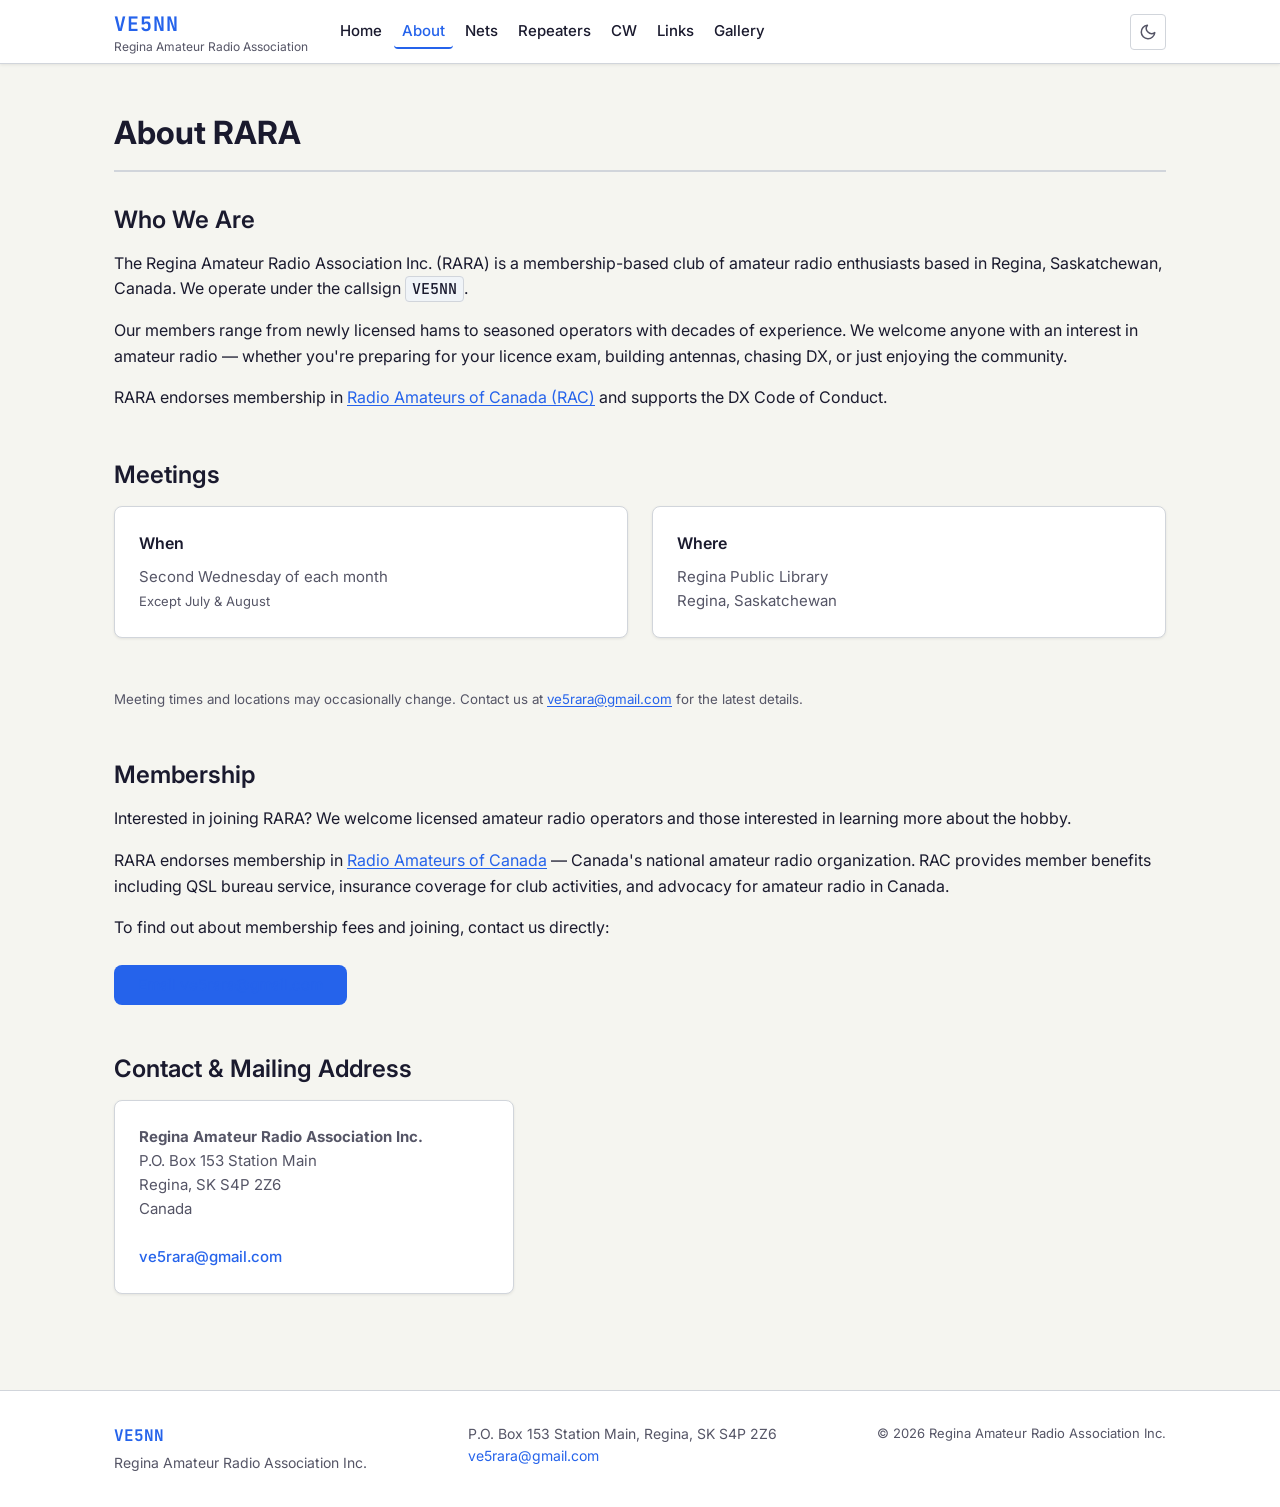
==== about.html @ cd39bb87 "Build VE5NN website — full static site for Regina Amateur Radio Association - 7 pages: Home, About, " ====
<!DOCTYPE html>
<html lang="en" data-theme="light">
<head>
  <meta charset="UTF-8">
  <meta name="viewport" content="width=device-width, initial-scale=1.0">
  <meta name="description" content="About the Regina Amateur Radio Association (VE5NN) — club history, membership information, meetings, and contact details.">
  <title>About — VE5NN Regina Amateur Radio Association</title>
  <link rel="preconnect" href="https://fonts.googleapis.com">
  <link href="https://fonts.googleapis.com/css2?family=Inter:wght@400;500;600;700&family=JetBrains+Mono:wght@500&display=swap" rel="stylesheet">
  <link rel="stylesheet" href="css/reset.css">
  <link rel="stylesheet" href="css/variables.css">
  <link rel="stylesheet" href="css/layout.css">
  <link rel="stylesheet" href="css/components.css">
  <link rel="stylesheet" href="css/utilities.css">
</head>
<body>

  <a href="#main-content" class="skip-link">Skip to main content</a>

  <header role="banner">
    <div class="container">
      <a href="index.html" class="logo">
        VE5NN
        <span class="logo-subtitle">Regina Amateur Radio Association</span>
      </a>
      <nav role="navigation" aria-label="Main">
        <ul>
          <li><a href="index.html">Home</a></li>
          <li><a href="about.html" aria-current="page">About</a></li>
          <li><a href="nets.html">Nets</a></li>
          <li><a href="repeaters.html">Repeaters</a></li>
          <li><a href="cw.html">CW</a></li>
          <li><a href="links.html">Links</a></li>
          <li><a href="gallery.html">Gallery</a></li>
        </ul>
      </nav>
      <div class="header-actions">
        <button class="theme-toggle" aria-label="Switch to dark mode">
          <svg class="icon-moon" xmlns="http://www.w3.org/2000/svg" width="18" height="18" viewBox="0 0 24 24" fill="none" stroke="currentColor" stroke-width="2" stroke-linecap="round" stroke-linejoin="round" aria-hidden="true"><path d="M21 12.79A9 9 0 1 1 11.21 3 7 7 0 0 0 21 12.79z"/></svg>
          <svg class="icon-sun" xmlns="http://www.w3.org/2000/svg" width="18" height="18" viewBox="0 0 24 24" fill="none" stroke="currentColor" stroke-width="2" stroke-linecap="round" stroke-linejoin="round" aria-hidden="true" style="display:none"><circle cx="12" cy="12" r="5"/><line x1="12" y1="1" x2="12" y2="3"/><line x1="12" y1="21" x2="12" y2="23"/><line x1="4.22" y1="4.22" x2="5.64" y2="5.64"/><line x1="18.36" y1="18.36" x2="19.78" y2="19.78"/><line x1="1" y1="12" x2="3" y2="12"/><line x1="21" y1="12" x2="23" y2="12"/><line x1="4.22" y1="19.78" x2="5.64" y2="18.36"/><line x1="18.36" y1="5.64" x2="19.78" y2="4.22"/></svg>
        </button>
        <button class="nav-toggle" aria-label="Open menu" aria-expanded="false">
          <svg xmlns="http://www.w3.org/2000/svg" width="20" height="20" viewBox="0 0 24 24" fill="none" stroke="currentColor" stroke-width="2" stroke-linecap="round" stroke-linejoin="round" aria-hidden="true"><line x1="3" y1="6" x2="21" y2="6"/><line x1="3" y1="12" x2="21" y2="12"/><line x1="3" y1="18" x2="21" y2="18"/></svg>
        </button>
      </div>
    </div>
  </header>

  <div class="nav-overlay" aria-hidden="true"></div>
  <nav class="mobile-nav" role="navigation" aria-label="Mobile menu">
    <div class="mobile-nav-header">
      <span class="logo" style="font-size:1rem;">VE5NN</span>
      <button class="mobile-nav-close" aria-label="Close menu">
        <svg xmlns="http://www.w3.org/2000/svg" width="20" height="20" viewBox="0 0 24 24" fill="none" stroke="currentColor" stroke-width="2" stroke-linecap="round" stroke-linejoin="round" aria-hidden="true"><line x1="18" y1="6" x2="6" y2="18"/><line x1="6" y1="6" x2="18" y2="18"/></svg>
      </button>
    </div>
    <ul>
      <li><a href="index.html">Home</a></li>
      <li><a href="about.html" aria-current="page">About</a></li>
      <li><a href="nets.html">Nets</a></li>
      <li><a href="repeaters.html">Repeaters</a></li>
      <li><a href="cw.html">CW</a></li>
      <li><a href="links.html">Links</a></li>
      <li><a href="gallery.html">Gallery</a></li>
    </ul>
  </nav>

  <main role="main" id="main-content">
    <div class="container">

      <h1 class="page-title">About RARA</h1>

      <section class="section" aria-labelledby="who-we-are">
        <h2 class="section-title" id="who-we-are">Who We Are</h2>
        <div class="prose">
          <p>The Regina Amateur Radio Association Inc. (RARA) is a membership-based club of amateur radio enthusiasts based in Regina, Saskatchewan, Canada. We operate under the callsign <strong class="callsign">VE5NN</strong>.</p>
          <p>Our members range from newly licensed hams to seasoned operators with decades of experience. We welcome anyone with an interest in amateur radio — whether you're preparing for your licence exam, building antennas, chasing DX, or just enjoying the community.</p>
          <p>RARA endorses membership in <a href="https://www.rac.ca/" target="_blank" rel="noopener noreferrer">Radio Amateurs of Canada (RAC)</a> and supports the DX Code of Conduct.</p>
        </div>
      </section>

      <section class="section" aria-labelledby="meetings">
        <h2 class="section-title" id="meetings">Meetings</h2>
        <div class="cards-grid" style="grid-template-columns: repeat(auto-fit, minmax(220px, 1fr));">
          <div class="card">
            <div class="card-title">When</div>
            <div class="card-content">Second Wednesday of each month<br><span class="text-xs text-secondary">Except July &amp; August</span></div>
          </div>
          <div class="card">
            <div class="card-title">Where</div>
            <div class="card-content">Regina Public Library<br>Regina, Saskatchewan</div>
          </div>
        </div>
        <p class="prose mt-md"><small class="text-secondary">Meeting times and locations may occasionally change. Contact us at <a href="mailto:ve5rara@gmail.com" style="color:var(--color-accent)">ve5rara@gmail.com</a> for the latest details.</small></p>
      </section>

      <section class="section" aria-labelledby="membership">
        <h2 class="section-title" id="membership">Membership</h2>
        <div class="prose">
          <p>Interested in joining RARA? We welcome licensed amateur radio operators and those interested in learning more about the hobby.</p>
          <p>RARA endorses membership in <a href="https://www.rac.ca/" target="_blank" rel="noopener noreferrer">Radio Amateurs of Canada</a> — Canada's national amateur radio organization. RAC provides member benefits including QSL bureau service, insurance coverage for club activities, and advocacy for amateur radio in Canada.</p>
          <p>To find out about membership fees and joining, contact us directly:</p>
          <p><a href="mailto:ve5rara@gmail.com" class="quick-link-btn" style="display:inline-flex; margin-top: 0.5rem;">Email ve5rara@gmail.com</a></p>
        </div>
      </section>

      <section class="section" aria-labelledby="contact">
        <h2 class="section-title" id="contact">Contact &amp; Mailing Address</h2>
        <div class="card" style="max-width: 400px;">
          <div class="card-content">
            <strong>Regina Amateur Radio Association Inc.</strong><br>
            P.O. Box 153 Station Main<br>
            Regina, SK S4P 2Z6<br>
            Canada<br><br>
            <a href="mailto:ve5rara@gmail.com" style="color:var(--color-accent); font-weight:500;">ve5rara@gmail.com</a>
          </div>
        </div>
      </section>

    </div>
  </main>

  <footer role="contentinfo">
    <div class="container">
      <div>
        <span class="footer-brand">VE5NN</span>
        <span class="text-sm">Regina Amateur Radio Association Inc.</span>
      </div>
      <div class="text-sm">
        P.O. Box 153 Station Main, Regina, SK S4P 2Z6<br>
        <a href="mailto:ve5rara@gmail.com">ve5rara@gmail.com</a>
      </div>
      <div class="text-xs text-secondary">
        &copy; <span id="year"></span> Regina Amateur Radio Association Inc.
      </div>
    </div>
  </footer>

  <script defer src="js/theme.js"></script>
  <script defer src="js/nav.js"></script>
</body>
</html>
---- css/variables.css ----
/* CSS Custom Properties */

:root {
  /* Light theme (default) */
  --color-bg: #F5F5F0;
  --color-surface: #FFFFFF;
  --color-text-primary: #1A1A2E;
  --color-text-secondary: #555566;
  --color-accent: #2563EB;
  --color-accent-hover: #1D4ED8;
  --color-accent-secondary: #16A34A;
  --color-border: #D1D5DB;
  --color-mono-bg: #F0F4F8;

  /* Spacing */
  --space-xs: 0.25rem;
  --space-sm: 0.5rem;
  --space-md: 1rem;
  --space-lg: 1.5rem;
  --space-xl: 2rem;
  --space-2xl: 3rem;

  /* Typography */
  --font-body: 'Inter', system-ui, -apple-system, sans-serif;
  --font-mono: 'JetBrains Mono', 'Courier New', monospace;

  /* Layout */
  --max-width: 1100px;
  --header-height: 64px;

  /* Borders & radius */
  --radius-sm: 4px;
  --radius-md: 8px;
  --radius-lg: 12px;

  /* Shadows */
  --shadow-sm: 0 1px 3px rgba(0, 0, 0, 0.08);
  --shadow-md: 0 4px 12px rgba(0, 0, 0, 0.1);

  /* Transitions */
  --transition: 200ms ease;
}

[data-theme="dark"] {
  --color-bg: #0F0F1A;
  --color-surface: #1A1A2E;
  --color-text-primary: #E5E5E5;
  --color-text-secondary: #9CA3AF;
  --color-accent: #3B82F6;
  --color-accent-hover: #60A5FA;
  --color-accent-secondary: #22C55E;
  --color-border: #374151;
  --color-mono-bg: #1E293B;
  --shadow-sm: 0 1px 3px rgba(0, 0, 0, 0.3);
  --shadow-md: 0 4px 12px rgba(0, 0, 0, 0.4);
}

@media (prefers-reduced-motion: reduce) {
  *, *::before, *::after {
    animation-duration: 0.01ms !important;
    animation-iteration-count: 1 !important;
    transition-duration: 0.01ms !important;
  }
}
---- css/layout.css ----
/* Layout — Header, Footer, Grid, Responsive */

body {
  font-family: var(--font-body);
  background-color: var(--color-bg);
  color: var(--color-text-primary);
  font-size: 1rem;
  line-height: 1.6;
  transition: background-color var(--transition), color var(--transition);
}

/* Skip to content */
.skip-link {
  position: absolute;
  left: -9999px;
  top: var(--space-sm);
  z-index: 9999;
  padding: var(--space-sm) var(--space-md);
  background: var(--color-accent);
  color: #fff;
  border-radius: var(--radius-sm);
  font-weight: 600;
}
.skip-link:focus {
  left: var(--space-md);
}

/* Container */
.container {
  width: 100%;
  max-width: var(--max-width);
  margin: 0 auto;
  padding: 0 var(--space-lg);
}

/* ── Header ── */
header[role="banner"] {
  position: sticky;
  top: 0;
  z-index: 100;
  height: var(--header-height);
  background-color: var(--color-surface);
  border-bottom: 1px solid var(--color-border);
  box-shadow: var(--shadow-sm);
  transition: background-color var(--transition);
}

header[role="banner"] .container {
  height: 100%;
  display: flex;
  align-items: center;
  gap: var(--space-lg);
}

.logo {
  font-family: var(--font-mono);
  font-weight: 700;
  font-size: 1.25rem;
  color: var(--color-accent);
  letter-spacing: 0.05em;
  white-space: nowrap;
  flex-shrink: 0;
}
.logo:hover { color: var(--color-accent-hover); }

.logo-subtitle {
  font-family: var(--font-body);
  font-size: 0.75rem;
  font-weight: 400;
  color: var(--color-text-secondary);
  display: block;
  line-height: 1.2;
  letter-spacing: 0;
}

nav[role="navigation"] {
  flex: 1;
}

nav[role="navigation"] ul {
  display: flex;
  gap: var(--space-xs);
}

nav[role="navigation"] a {
  display: block;
  padding: var(--space-xs) var(--space-sm);
  font-size: 0.9375rem;
  font-weight: 500;
  color: var(--color-text-primary);
  border-radius: var(--radius-sm);
  border-bottom: 2px solid transparent;
  transition: color var(--transition), border-color var(--transition), background-color var(--transition);
}

nav[role="navigation"] a:hover,
nav[role="navigation"] a:focus-visible {
  color: var(--color-accent);
  background-color: color-mix(in srgb, var(--color-accent) 8%, transparent);
}

nav[role="navigation"] a[aria-current="page"] {
  color: var(--color-accent);
  border-bottom-color: var(--color-accent);
}

/* Header buttons */
.header-actions {
  display: flex;
  align-items: center;
  gap: var(--space-sm);
  margin-left: auto;
}

.theme-toggle,
.nav-toggle {
  background: none;
  border: 1px solid var(--color-border);
  border-radius: var(--radius-sm);
  padding: var(--space-xs);
  cursor: pointer;
  color: var(--color-text-secondary);
  display: flex;
  align-items: center;
  justify-content: center;
  width: 36px;
  height: 36px;
  transition: color var(--transition), border-color var(--transition), background-color var(--transition);
}

.theme-toggle:hover,
.nav-toggle:hover {
  color: var(--color-accent);
  border-color: var(--color-accent);
}

.theme-toggle:focus-visible,
.nav-toggle:focus-visible {
  outline: 2px solid var(--color-accent);
  outline-offset: 2px;
}

.nav-toggle { display: none; }

/* ── Mobile Nav Overlay ── */
.nav-overlay {
  display: none;
  position: fixed;
  inset: 0;
  background: rgba(0, 0, 0, 0.5);
  z-index: 200;
}

.nav-overlay.open { display: block; }

.mobile-nav {
  position: fixed;
  top: 0;
  right: -100%;
  width: min(320px, 85vw);
  height: 100%;
  background: var(--color-surface);
  z-index: 201;
  padding: var(--space-lg);
  transition: right 0.25s ease;
  overflow-y: auto;
  box-shadow: var(--shadow-md);
}

.mobile-nav.open { right: 0; }

.mobile-nav-header {
  display: flex;
  justify-content: space-between;
  align-items: center;
  margin-bottom: var(--space-xl);
  padding-bottom: var(--space-md);
  border-bottom: 1px solid var(--color-border);
}

.mobile-nav-close {
  background: none;
  border: none;
  cursor: pointer;
  color: var(--color-text-secondary);
  padding: var(--space-xs);
  border-radius: var(--radius-sm);
}

.mobile-nav ul {
  display: flex;
  flex-direction: column;
  gap: var(--space-xs);
}

.mobile-nav a {
  display: block;
  padding: var(--space-sm) var(--space-md);
  font-size: 1rem;
  font-weight: 500;
  color: var(--color-text-primary);
  border-radius: var(--radius-sm);
  border-left: 3px solid transparent;
  transition: color var(--transition), background-color var(--transition), border-color var(--transition);
}

.mobile-nav a:hover,
.mobile-nav a[aria-current="page"] {
  color: var(--color-accent);
  background-color: color-mix(in srgb, var(--color-accent) 8%, transparent);
  border-left-color: var(--color-accent);
}

/* ── Main Content ── */
main[role="main"] {
  min-height: calc(100vh - var(--header-height) - 160px);
  padding: var(--space-2xl) 0;
}

.page-title {
  font-size: 2rem;
  font-weight: 700;
  color: var(--color-text-primary);
  margin-bottom: var(--space-xl);
  padding-bottom: var(--space-md);
  border-bottom: 2px solid var(--color-border);
  line-height: 1.3;
}

.section {
  margin-bottom: var(--space-2xl);
}

.section-title {
  font-size: 1.5rem;
  font-weight: 600;
  margin-bottom: var(--space-md);
  color: var(--color-text-primary);
  line-height: 1.3;
}

.section-subtitle {
  font-size: 1.25rem;
  font-weight: 600;
  margin-bottom: var(--space-md);
  color: var(--color-text-primary);
}

/* ── Footer ── */
footer[role="contentinfo"] {
  background-color: var(--color-surface);
  border-top: 1px solid var(--color-border);
  padding: var(--space-xl) 0;
  color: var(--color-text-secondary);
  font-size: 0.875rem;
}

footer[role="contentinfo"] .container {
  display: flex;
  flex-wrap: wrap;
  gap: var(--space-md);
  justify-content: space-between;
  align-items: flex-start;
}

.footer-brand {
  font-family: var(--font-mono);
  font-weight: 700;
  font-size: 1rem;
  color: var(--color-accent);
  display: block;
  margin-bottom: var(--space-xs);
}

footer a {
  color: var(--color-accent);
  transition: color var(--transition);
}
footer a:hover { color: var(--color-accent-hover); }

/* ── Hero ── */
.hero {
  background: linear-gradient(135deg, var(--color-surface) 0%, var(--color-mono-bg) 100%);
  border: 1px solid var(--color-border);
  border-radius: var(--radius-lg);
  padding: var(--space-2xl) var(--space-xl);
  margin-bottom: var(--space-2xl);
  text-align: center;
}

.hero-callsign {
  font-family: var(--font-mono);
  font-size: 3rem;
  font-weight: 700;
  color: var(--color-accent);
  letter-spacing: 0.1em;
  line-height: 1.2;
}

.hero-name {
  font-size: 1.25rem;
  font-weight: 500;
  color: var(--color-text-secondary);
  margin-top: var(--space-sm);
  margin-bottom: var(--space-lg);
}

.hero-tagline {
  font-size: 1.5rem;
  font-weight: 600;
  color: var(--color-text-primary);
  margin-bottom: var(--space-md);
}

/* ── Quick Info Cards ── */
.cards-grid {
  display: grid;
  grid-template-columns: repeat(auto-fit, minmax(260px, 1fr));
  gap: var(--space-lg);
  margin-bottom: var(--space-2xl);
}

/* ── Quick Links Row ── */
.quick-links {
  display: flex;
  flex-wrap: wrap;
  gap: var(--space-md);
  margin-top: var(--space-lg);
}

.quick-link-btn {
  display: inline-flex;
  align-items: center;
  gap: var(--space-sm);
  padding: var(--space-sm) var(--space-lg);
  background: var(--color-accent);
  color: #fff;
  border-radius: var(--radius-md);
  font-weight: 500;
  font-size: 0.9375rem;
  transition: background-color var(--transition), transform var(--transition);
}
.quick-link-btn:hover {
  background: var(--color-accent-hover);
  color: #fff;
  transform: translateY(-1px);
}

/* ── Responsive ── */
@media (max-width: 640px) {
  nav[role="navigation"] { display: none; }
  .nav-toggle { display: flex; }

  .hero-callsign { font-size: 2rem; }
  .hero-tagline { font-size: 1.25rem; }

  .page-title { font-size: 1.5rem; }
  .section-title { font-size: 1.25rem; }

  footer[role="contentinfo"] .container {
    flex-direction: column;
  }
}

@media (min-width: 641px) {
  .nav-toggle { display: none; }
}
---- css/components.css ----
/* Components — Cards, Tables, Alerts, Gallery */

/* ── Info Card ── */
.card {
  background: var(--color-surface);
  border: 1px solid var(--color-border);
  border-radius: var(--radius-md);
  padding: var(--space-lg);
  box-shadow: var(--shadow-sm);
  transition: box-shadow var(--transition), transform var(--transition);
}

.card:hover {
  box-shadow: var(--shadow-md);
  transform: translateY(-2px);
}

.card-icon {
  width: 2.5rem;
  height: 2.5rem;
  color: var(--color-accent);
  margin-bottom: var(--space-md);
}

.card-title {
  font-size: 1rem;
  font-weight: 600;
  margin-bottom: var(--space-sm);
  color: var(--color-text-primary);
}

.card-content {
  font-size: 0.9375rem;
  color: var(--color-text-secondary);
  line-height: 1.6;
}

.card-link {
  display: inline-block;
  margin-top: var(--space-sm);
  color: var(--color-accent);
  font-size: 0.875rem;
  font-weight: 500;
  transition: color var(--transition);
}
.card-link:hover { color: var(--color-accent-hover); text-decoration: underline; }

/* ── Data Table ── */
.table-wrapper {
  overflow-x: auto;
  -webkit-overflow-scrolling: touch;
  border: 1px solid var(--color-border);
  border-radius: var(--radius-md);
  box-shadow: var(--shadow-sm);
}

.data-table {
  width: 100%;
  border-collapse: collapse;
  font-size: 0.875rem;
  background: var(--color-surface);
}

.data-table thead {
  background: var(--color-mono-bg);
}

.data-table th {
  text-align: left;
  padding: 0.75rem 1rem;
  border-bottom: 2px solid var(--color-accent);
  font-weight: 600;
  font-size: 0.8125rem;
  text-transform: uppercase;
  letter-spacing: 0.05em;
  color: var(--color-text-secondary);
  white-space: nowrap;
}

.data-table td {
  padding: 0.625rem 1rem;
  border-bottom: 1px solid var(--color-border);
  color: var(--color-text-primary);
}

.data-table tbody tr:last-child td {
  border-bottom: none;
}

.data-table tbody tr:hover {
  background-color: color-mix(in srgb, var(--color-accent) 4%, transparent);
}

/* ── Alert Banner ── */
.alert {
  padding: 0.75rem 1rem;
  border-radius: var(--radius-sm);
  border-left: 3px solid var(--color-accent-secondary);
  background-color: color-mix(in srgb, var(--color-accent-secondary) 10%, transparent);
  font-size: 0.875rem;
  color: var(--color-text-primary);
  margin-bottom: var(--space-lg);
}

.alert strong { font-weight: 600; }

.alert-info {
  border-left-color: var(--color-accent);
  background-color: color-mix(in srgb, var(--color-accent) 8%, transparent);
}

/* ── Link Card (Links page) ── */
.link-category {
  margin-bottom: var(--space-xl);
}

.link-category-title {
  font-size: 1.25rem;
  font-weight: 600;
  margin-bottom: var(--space-md);
  padding-bottom: var(--space-sm);
  border-bottom: 1px solid var(--color-border);
  color: var(--color-text-primary);
}

.link-list {
  display: flex;
  flex-direction: column;
  gap: var(--space-sm);
}

.link-item {
  display: flex;
  align-items: flex-start;
  gap: var(--space-sm);
  padding: var(--space-sm) var(--space-md);
  background: var(--color-surface);
  border: 1px solid var(--color-border);
  border-radius: var(--radius-sm);
  transition: border-color var(--transition), box-shadow var(--transition);
}

.link-item:hover {
  border-color: var(--color-accent);
  box-shadow: var(--shadow-sm);
}

.link-item a {
  color: var(--color-accent);
  font-weight: 500;
  font-size: 0.9375rem;
  flex: 1;
  transition: color var(--transition);
}

.link-item a:hover {
  color: var(--color-accent-hover);
  text-decoration: underline;
}

.link-ext-icon {
  flex-shrink: 0;
  width: 14px;
  height: 14px;
  color: var(--color-text-secondary);
  margin-top: 3px;
}

/* ── Gallery Grid ── */
.gallery-grid {
  display: grid;
  grid-template-columns: repeat(3, 1fr);
  gap: var(--space-md);
}

.gallery-tile {
  border-radius: var(--radius-md);
  overflow: hidden;
  background: var(--color-surface);
  border: 1px solid var(--color-border);
  cursor: pointer;
  transition: transform var(--transition), box-shadow var(--transition);
}

.gallery-tile:hover {
  transform: scale(1.02);
  box-shadow: var(--shadow-md);
}

.gallery-tile-img {
  width: 100%;
  aspect-ratio: 4 / 3;
  object-fit: cover;
  background: var(--color-mono-bg);
  display: flex;
  align-items: center;
  justify-content: center;
  color: var(--color-text-secondary);
  font-size: 0.875rem;
}

.gallery-tile-caption {
  padding: var(--space-sm) var(--space-md);
  font-size: 0.8125rem;
  color: var(--color-text-secondary);
}

.gallery-tile-caption strong {
  color: var(--color-text-primary);
  display: block;
  font-size: 0.875rem;
}

/* ── Gallery Lightbox ── */
.lightbox-overlay {
  display: none;
  position: fixed;
  inset: 0;
  background: rgba(0, 0, 0, 0.85);
  z-index: 300;
  align-items: center;
  justify-content: center;
  padding: var(--space-lg);
}

.lightbox-overlay.open {
  display: flex;
}

.lightbox-content {
  position: relative;
  max-width: 900px;
  width: 100%;
}

.lightbox-img {
  width: 100%;
  border-radius: var(--radius-md);
}

.lightbox-close {
  position: absolute;
  top: -40px;
  right: 0;
  background: none;
  border: none;
  color: #fff;
  font-size: 1.5rem;
  cursor: pointer;
  padding: var(--space-xs);
}

/* ── Announcement ── */
.announcement-list {
  display: flex;
  flex-direction: column;
  gap: var(--space-md);
}

.announcement-item {
  padding: var(--space-md) var(--space-lg);
  background: var(--color-surface);
  border: 1px solid var(--color-border);
  border-radius: var(--radius-md);
  border-left: 4px solid var(--color-accent);
}

.announcement-date {
  font-size: 0.8125rem;
  color: var(--color-text-secondary);
  margin-bottom: var(--space-xs);
  font-family: var(--font-mono);
}

.announcement-text {
  font-size: 0.9375rem;
  color: var(--color-text-primary);
}

/* ── CW Stub ── */
.cw-stub {
  text-align: center;
  padding: var(--space-2xl);
  background: var(--color-surface);
  border: 1px solid var(--color-border);
  border-radius: var(--radius-lg);
}

.cw-stub-title {
  font-family: var(--font-mono);
  font-size: 1.5rem;
  color: var(--color-accent);
  margin-bottom: var(--space-md);
}

/* ── Prose text ── */
.prose p {
  margin-bottom: var(--space-md);
  color: var(--color-text-primary);
}

.prose p:last-child {
  margin-bottom: 0;
}

.prose a {
  color: var(--color-accent);
  text-decoration: underline;
  text-underline-offset: 2px;
}

.prose a:hover {
  color: var(--color-accent-hover);
}

/* ── Responsive ── */
@media (max-width: 768px) {
  .gallery-grid {
    grid-template-columns: repeat(2, 1fr);
  }
}

@media (max-width: 640px) {
  .gallery-grid {
    grid-template-columns: 1fr;
  }
}
---- css/utilities.css ----
/* Utilities */

/* Screen-reader only */
.sr-only {
  position: absolute;
  width: 1px;
  height: 1px;
  padding: 0;
  margin: -1px;
  overflow: hidden;
  clip: rect(0, 0, 0, 0);
  white-space: nowrap;
  border: 0;
}

/* Frequency / callsign monospace */
.freq, .callsign {
  font-family: var(--font-mono);
  font-weight: 500;
  font-size: 0.9375rem;
  background: var(--color-mono-bg);
  padding: 0.125rem 0.375rem;
  border-radius: var(--radius-sm);
  border: 1px solid var(--color-border);
}

/* Text helpers */
.text-secondary { color: var(--color-text-secondary); }
.text-accent    { color: var(--color-accent); }
.text-mono      { font-family: var(--font-mono); }
.text-sm        { font-size: 0.875rem; }
.text-xs        { font-size: 0.8125rem; }

/* Spacing helpers */
.mt-sm  { margin-top: var(--space-sm); }
.mt-md  { margin-top: var(--space-md); }
.mt-lg  { margin-top: var(--space-lg); }
.mb-md  { margin-bottom: var(--space-md); }
.mb-lg  { margin-bottom: var(--space-lg); }
.mb-xl  { margin-bottom: var(--space-xl); }
.mb-2xl { margin-bottom: var(--space-2xl); }

/* Flex helpers */
.flex           { display: flex; }
.flex-col       { flex-direction: column; }
.items-center   { align-items: center; }
.gap-sm         { gap: var(--space-sm); }
.gap-md         { gap: var(--space-md); }

/* Focus visible default */
:focus-visible {
  outline: 2px solid var(--color-accent);
  outline-offset: 2px;
}
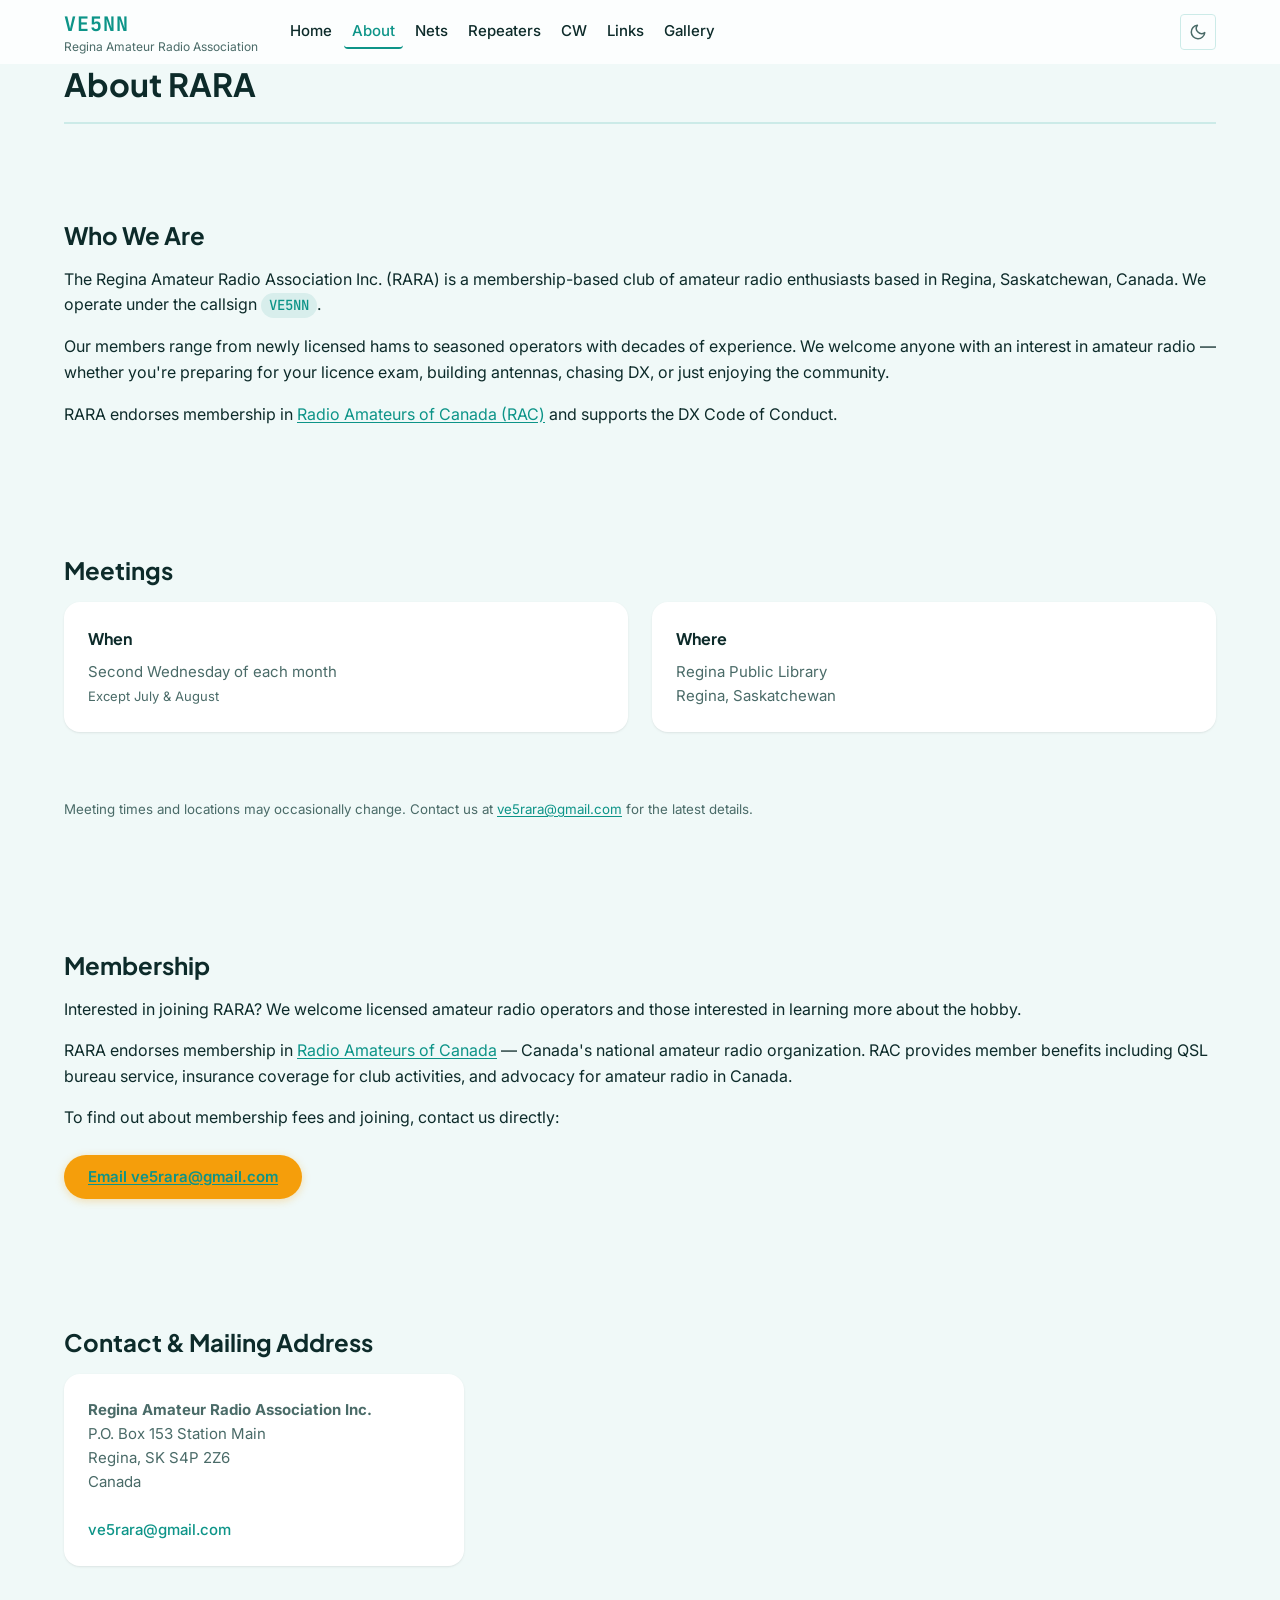
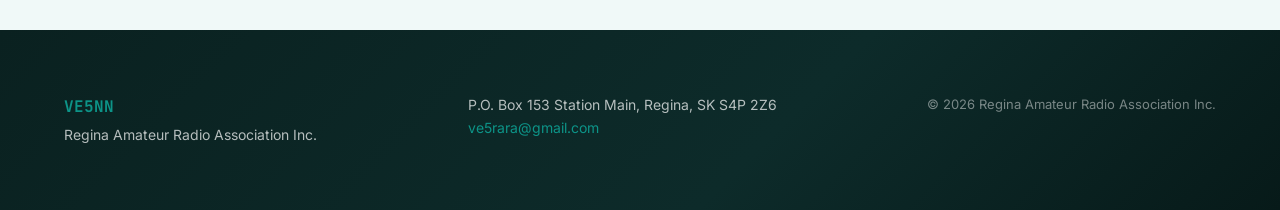
==== commit 35d21c93: "Visual redesign: teal/amber palette, Plus Jakarta Sans, full-width hero - New teal/amber color palet" ====
--- a/about.html
+++ b/about.html
@@ -6,7 +6,7 @@
   <meta name="description" content="About the Regina Amateur Radio Association (VE5NN) — club history, membership information, meetings, and contact details.">
   <title>About — VE5NN Regina Amateur Radio Association</title>
   <link rel="preconnect" href="https://fonts.googleapis.com">
-  <link href="https://fonts.googleapis.com/css2?family=Inter:wght@400;500;600;700&family=JetBrains+Mono:wght@500&display=swap" rel="stylesheet">
+  <link href="https://fonts.googleapis.com/css2?family=Plus+Jakarta+Sans:wght@400;500;600;700&family=Inter:wght@400;500;600;700&family=JetBrains+Mono:wght@500&display=swap" rel="stylesheet">
   <link rel="stylesheet" href="css/reset.css">
   <link rel="stylesheet" href="css/variables.css">
   <link rel="stylesheet" href="css/layout.css">
--- a/css/variables.css
+++ b/css/variables.css
@@ -2,15 +2,16 @@
 
 :root {
   /* Light theme (default) */
-  --color-bg: #F5F5F0;
+  --color-bg: #F0F9F8;
   --color-surface: #FFFFFF;
-  --color-text-primary: #1A1A2E;
-  --color-text-secondary: #555566;
-  --color-accent: #2563EB;
-  --color-accent-hover: #1D4ED8;
-  --color-accent-secondary: #16A34A;
-  --color-border: #D1D5DB;
-  --color-mono-bg: #F0F4F8;
+  --color-text-primary: #0D2B2A;
+  --color-text-secondary: #4A6B68;
+  --color-accent: #0D9488;
+  --color-accent-hover: #0F766E;
+  --color-accent-secondary: #F59E0B;
+  --color-accent-secondary-hover: #D97706;
+  --color-border: #CCEBE8;
+  --color-mono-bg: #E6F4F3;
 
   /* Spacing */
   --space-xs: 0.25rem;
@@ -18,41 +19,76 @@
   --space-md: 1rem;
   --space-lg: 1.5rem;
   --space-xl: 2rem;
-  --space-2xl: 3rem;
+  --space-2xl: 4rem;
 
   /* Typography */
+  --font-heading: 'Plus Jakarta Sans', 'Inter', system-ui, -apple-system, sans-serif;
   --font-body: 'Inter', system-ui, -apple-system, sans-serif;
   --font-mono: 'JetBrains Mono', 'Courier New', monospace;
 
   /* Layout */
-  --max-width: 1100px;
+  --max-width: 1200px;
   --header-height: 64px;
 
   /* Borders & radius */
   --radius-sm: 4px;
   --radius-md: 8px;
-  --radius-lg: 12px;
+  --radius-lg: 16px;
+  --radius-pill: 9999px;
 
   /* Shadows */
-  --shadow-sm: 0 1px 3px rgba(0, 0, 0, 0.08);
-  --shadow-md: 0 4px 12px rgba(0, 0, 0, 0.1);
+  --shadow-sm: 0 1px 3px rgba(0, 0, 0, 0.06), 0 1px 2px rgba(0, 0, 0, 0.04);
+  --shadow-md: 0 4px 16px rgba(0, 0, 0, 0.08), 0 2px 6px rgba(0, 0, 0, 0.05);
+  --shadow-lg: 0 8px 32px rgba(0, 0, 0, 0.1), 0 4px 12px rgba(0, 0, 0, 0.06);
 
   /* Transitions */
-  --transition: 200ms ease;
+  --transition: 250ms cubic-bezier(0.4, 0, 0.2, 1);
 }
 
 [data-theme="dark"] {
-  --color-bg: #0F0F1A;
-  --color-surface: #1A1A2E;
-  --color-text-primary: #E5E5E5;
-  --color-text-secondary: #9CA3AF;
-  --color-accent: #3B82F6;
-  --color-accent-hover: #60A5FA;
-  --color-accent-secondary: #22C55E;
-  --color-border: #374151;
-  --color-mono-bg: #1E293B;
-  --shadow-sm: 0 1px 3px rgba(0, 0, 0, 0.3);
-  --shadow-md: 0 4px 12px rgba(0, 0, 0, 0.4);
+  --color-bg: #071A19;
+  --color-surface: #0D2B2A;
+  --color-text-primary: #E2F0EF;
+  --color-text-secondary: #7FB5B0;
+  --color-accent: #2DD4BF;
+  --color-accent-hover: #5EEAD4;
+  --color-accent-secondary: #FBBF24;
+  --color-accent-secondary-hover: #FCD34D;
+  --color-border: #1A3F3D;
+  --color-mono-bg: #112625;
+  --shadow-sm: 0 1px 3px rgba(0, 0, 0, 0.4);
+  --shadow-md: 0 4px 16px rgba(0, 0, 0, 0.5);
+  --shadow-lg: 0 8px 32px rgba(0, 0, 0, 0.6);
+}
+
+@keyframes fadeIn {
+  from { opacity: 0; transform: translateY(8px); }
+  to   { opacity: 1; transform: translateY(0); }
+}
+
+body {
+  animation: fadeIn 0.35s cubic-bezier(0.4, 0, 0.2, 1) both;
+}
+
+/* Scrollbar */
+::-webkit-scrollbar {
+  width: 8px;
+}
+::-webkit-scrollbar-track {
+  background: var(--color-bg);
+}
+::-webkit-scrollbar-thumb {
+  background: var(--color-accent);
+  border-radius: var(--radius-pill);
+}
+::-webkit-scrollbar-thumb:hover {
+  background: var(--color-accent-hover);
+}
+
+/* Text selection */
+::selection {
+  background: var(--color-accent);
+  color: #fff;
 }
 
 @media (prefers-reduced-motion: reduce) {
--- a/css/layout.css
+++ b/css/layout.css
@@ -7,6 +7,10 @@
   font-size: 1rem;
   line-height: 1.6;
   transition: background-color var(--transition), color var(--transition);
+}
+
+h1, h2, h3, h4, h5, h6 {
+  font-family: var(--font-heading);
 }
 
 /* Skip to content */
@@ -18,7 +22,7 @@
   padding: var(--space-sm) var(--space-md);
   background: var(--color-accent);
   color: #fff;
-  border-radius: var(--radius-sm);
+  border-radius: var(--radius-pill);
   font-weight: 600;
 }
 .skip-link:focus {
@@ -39,10 +43,16 @@
   top: 0;
   z-index: 100;
   height: var(--header-height);
-  background-color: var(--color-surface);
-  border-bottom: 1px solid var(--color-border);
-  box-shadow: var(--shadow-sm);
-  transition: background-color var(--transition);
+  background-color: color-mix(in srgb, var(--color-surface) 80%, transparent);
+  backdrop-filter: blur(12px);
+  -webkit-backdrop-filter: blur(12px);
+  border-bottom: 1px solid transparent;
+  transition: background-color var(--transition), border-color var(--transition), box-shadow var(--transition);
+}
+
+header[role="banner"].scrolled {
+  border-bottom-color: var(--color-border);
+  box-shadow: 0 2px 16px rgba(13, 148, 136, 0.08);
 }
 
 header[role="banner"] .container {
@@ -162,7 +172,7 @@
   background: var(--color-surface);
   z-index: 201;
   padding: var(--space-lg);
-  transition: right 0.25s ease;
+  transition: right 0.25s cubic-bezier(0.4, 0, 0.2, 1);
   overflow-y: auto;
   box-shadow: var(--shadow-md);
 }
@@ -214,10 +224,10 @@
 /* ── Main Content ── */
 main[role="main"] {
   min-height: calc(100vh - var(--header-height) - 160px);
-  padding: var(--space-2xl) 0;
 }
 
 .page-title {
+  font-family: var(--font-heading);
   font-size: 2rem;
   font-weight: 700;
   color: var(--color-text-primary);
@@ -228,30 +238,37 @@
 }
 
 .section {
-  margin-bottom: var(--space-2xl);
+  padding: var(--space-2xl) 0;
 }
 
 .section-title {
+  font-family: var(--font-heading);
   font-size: 1.5rem;
-  font-weight: 600;
+  font-weight: 700;
   margin-bottom: var(--space-md);
   color: var(--color-text-primary);
   line-height: 1.3;
 }
 
 .section-subtitle {
+  font-family: var(--font-heading);
   font-size: 1.25rem;
   font-weight: 600;
   margin-bottom: var(--space-md);
   color: var(--color-text-primary);
 }
 
+/* ── Inner page content wrapper ── */
+.page-content {
+  padding: var(--space-2xl) 0;
+}
+
 /* ── Footer ── */
 footer[role="contentinfo"] {
-  background-color: var(--color-surface);
-  border-top: 1px solid var(--color-border);
-  padding: var(--space-xl) 0;
-  color: var(--color-text-secondary);
+  background: linear-gradient(135deg, #0A2120 0%, #0D2B2A 60%, #071A19 100%);
+  border-top: none;
+  padding: var(--space-2xl) 0;
+  color: rgba(255, 255, 255, 0.7);
   font-size: 0.875rem;
 }
 
@@ -272,6 +289,14 @@
   margin-bottom: var(--space-xs);
 }
 
+footer[role="contentinfo"] .text-sm {
+  color: rgba(255, 255, 255, 0.7);
+}
+
+footer[role="contentinfo"] .text-xs {
+  color: rgba(255, 255, 255, 0.45);
+}
+
 footer a {
   color: var(--color-accent);
   transition: color var(--transition);
@@ -280,36 +305,73 @@
 
 /* ── Hero ── */
 .hero {
-  background: linear-gradient(135deg, var(--color-surface) 0%, var(--color-mono-bg) 100%);
-  border: 1px solid var(--color-border);
-  border-radius: var(--radius-lg);
-  padding: var(--space-2xl) var(--space-xl);
-  margin-bottom: var(--space-2xl);
+  position: relative;
+  background: linear-gradient(135deg, #0D9488 0%, #0F766E 40%, #134E4A 100%);
+  padding: 5rem var(--space-xl) 7rem;
+  margin-bottom: 0;
   text-align: center;
+  overflow: hidden;
+  clip-path: ellipse(120% 100% at 50% 0%);
+}
+
+/* Decorative radio-wave pattern */
+.hero::before {
+  content: '';
+  position: absolute;
+  inset: 0;
+  background-image:
+    radial-gradient(circle at 20% 50%, rgba(255,255,255,0.04) 0%, transparent 50%),
+    radial-gradient(circle at 80% 50%, rgba(255,255,255,0.04) 0%, transparent 50%),
+    repeating-radial-gradient(circle at 50% 120%, transparent 0, transparent 40px, rgba(255,255,255,0.025) 41px, transparent 42px);
+  pointer-events: none;
+}
+
+.hero::after {
+  content: '';
+  position: absolute;
+  bottom: 0;
+  left: 0;
+  right: 0;
+  height: 80px;
+  background: var(--color-bg);
+  clip-path: ellipse(55% 100% at 50% 100%);
+  pointer-events: none;
+}
+
+.hero .container {
+  position: relative;
+  z-index: 1;
 }
 
 .hero-callsign {
   font-family: var(--font-mono);
-  font-size: 3rem;
-  font-weight: 700;
-  color: var(--color-accent);
+  font-size: 3.5rem;
+  font-weight: 700;
+  color: #ffffff;
   letter-spacing: 0.1em;
   line-height: 1.2;
+  text-shadow: 0 2px 8px rgba(0,0,0,0.2);
 }
 
 .hero-name {
+  font-family: var(--font-heading);
   font-size: 1.25rem;
   font-weight: 500;
-  color: var(--color-text-secondary);
+  color: rgba(255, 255, 255, 0.85);
   margin-top: var(--space-sm);
   margin-bottom: var(--space-lg);
 }
 
 .hero-tagline {
+  font-family: var(--font-heading);
   font-size: 1.5rem;
-  font-weight: 600;
-  color: var(--color-text-primary);
+  font-weight: 700;
+  color: #ffffff;
   margin-bottom: var(--space-md);
+}
+
+.hero .text-secondary {
+  color: rgba(255, 255, 255, 0.75) !important;
 }
 
 /* ── Quick Info Cards ── */
@@ -326,24 +388,27 @@
   flex-wrap: wrap;
   gap: var(--space-md);
   margin-top: var(--space-lg);
+  justify-content: center;
 }
 
 .quick-link-btn {
   display: inline-flex;
   align-items: center;
   gap: var(--space-sm);
-  padding: var(--space-sm) var(--space-lg);
-  background: var(--color-accent);
-  color: #fff;
-  border-radius: var(--radius-md);
-  font-weight: 500;
+  padding: 0.625rem 1.5rem;
+  background: var(--color-accent-secondary);
+  color: #0D2B2A;
+  border-radius: var(--radius-pill);
+  font-weight: 600;
   font-size: 0.9375rem;
-  transition: background-color var(--transition), transform var(--transition);
+  transition: background-color var(--transition), transform var(--transition), box-shadow var(--transition);
+  box-shadow: 0 2px 8px rgba(245, 158, 11, 0.3);
 }
 .quick-link-btn:hover {
-  background: var(--color-accent-hover);
-  color: #fff;
-  transform: translateY(-1px);
+  background: var(--color-accent-secondary-hover);
+  color: #0D2B2A;
+  transform: translateY(-2px);
+  box-shadow: 0 4px 16px rgba(245, 158, 11, 0.4);
 }
 
 /* ── Responsive ── */
@@ -351,7 +416,7 @@
   nav[role="navigation"] { display: none; }
   .nav-toggle { display: flex; }
 
-  .hero-callsign { font-size: 2rem; }
+  .hero-callsign { font-size: 2.25rem; }
   .hero-tagline { font-size: 1.25rem; }
 
   .page-title { font-size: 1.5rem; }
--- a/css/components.css
+++ b/css/components.css
@@ -3,28 +3,42 @@
 /* ── Info Card ── */
 .card {
   background: var(--color-surface);
-  border: 1px solid var(--color-border);
-  border-radius: var(--radius-md);
+  border: none;
+  border-radius: var(--radius-lg);
   padding: var(--space-lg);
   box-shadow: var(--shadow-sm);
   transition: box-shadow var(--transition), transform var(--transition);
+  position: relative;
+  overflow: hidden;
 }
 
 .card:hover {
   box-shadow: var(--shadow-md);
-  transform: translateY(-2px);
+  transform: translateY(-3px);
+}
+
+/* Teal circle behind icon */
+.card-icon-wrap {
+  display: flex;
+  align-items: center;
+  justify-content: center;
+  width: 48px;
+  height: 48px;
+  border-radius: 50%;
+  background: color-mix(in srgb, var(--color-accent) 12%, transparent);
+  margin-bottom: var(--space-md);
 }
 
 .card-icon {
-  width: 2.5rem;
-  height: 2.5rem;
-  color: var(--color-accent);
-  margin-bottom: var(--space-md);
+  width: 1.5rem;
+  height: 1.5rem;
+  color: var(--color-accent);
 }
 
 .card-title {
+  font-family: var(--font-heading);
   font-size: 1rem;
-  font-weight: 600;
+  font-weight: 700;
   margin-bottom: var(--space-sm);
   color: var(--color-text-primary);
 }
@@ -40,7 +54,7 @@
   margin-top: var(--space-sm);
   color: var(--color-accent);
   font-size: 0.875rem;
-  font-weight: 500;
+  font-weight: 600;
   transition: color var(--transition);
 }
 .card-link:hover { color: var(--color-accent-hover); text-decoration: underline; }
@@ -49,8 +63,7 @@
 .table-wrapper {
   overflow-x: auto;
   -webkit-overflow-scrolling: touch;
-  border: 1px solid var(--color-border);
-  border-radius: var(--radius-md);
+  border-radius: var(--radius-lg);
   box-shadow: var(--shadow-sm);
 }
 
@@ -62,18 +75,15 @@
 }
 
 .data-table thead {
-  background: var(--color-mono-bg);
+  background: var(--color-accent);
 }
 
 .data-table th {
   text-align: left;
   padding: 0.75rem 1rem;
-  border-bottom: 2px solid var(--color-accent);
   font-weight: 600;
-  font-size: 0.8125rem;
-  text-transform: uppercase;
-  letter-spacing: 0.05em;
-  color: var(--color-text-secondary);
+  font-size: 0.875rem;
+  color: #ffffff;
   white-space: nowrap;
 }
 
@@ -83,20 +93,24 @@
   color: var(--color-text-primary);
 }
 
+.data-table tbody tr:nth-child(even) {
+  background-color: color-mix(in srgb, var(--color-accent) 4%, transparent);
+}
+
 .data-table tbody tr:last-child td {
   border-bottom: none;
 }
 
 .data-table tbody tr:hover {
-  background-color: color-mix(in srgb, var(--color-accent) 4%, transparent);
+  background-color: color-mix(in srgb, var(--color-accent) 8%, transparent);
 }
 
 /* ── Alert Banner ── */
 .alert {
   padding: 0.75rem 1rem;
-  border-radius: var(--radius-sm);
-  border-left: 3px solid var(--color-accent-secondary);
+  border-radius: var(--radius-md);
   background-color: color-mix(in srgb, var(--color-accent-secondary) 10%, transparent);
+  border: 1px solid color-mix(in srgb, var(--color-accent-secondary) 30%, transparent);
   font-size: 0.875rem;
   color: var(--color-text-primary);
   margin-bottom: var(--space-lg);
@@ -105,27 +119,40 @@
 .alert strong { font-weight: 600; }
 
 .alert-info {
-  border-left-color: var(--color-accent);
   background-color: color-mix(in srgb, var(--color-accent) 8%, transparent);
-}
-
-/* ── Link Card (Links page) ── */
+  border-color: color-mix(in srgb, var(--color-accent) 25%, transparent);
+}
+
+/* ── Frequency pill ── */
+.freq, .callsign {
+  display: inline-block;
+  font-family: var(--font-mono);
+  font-weight: 500;
+  font-size: 0.875rem;
+  background: color-mix(in srgb, var(--color-accent) 10%, transparent);
+  color: var(--color-accent);
+  padding: 0.1rem 0.5rem;
+  border-radius: var(--radius-pill);
+}
+
+/* ── Link Category (Links page) ── */
 .link-category {
   margin-bottom: var(--space-xl);
 }
 
 .link-category-title {
+  font-family: var(--font-heading);
   font-size: 1.25rem;
-  font-weight: 600;
+  font-weight: 700;
   margin-bottom: var(--space-md);
   padding-bottom: var(--space-sm);
-  border-bottom: 1px solid var(--color-border);
+  border-bottom: 2px solid var(--color-border);
   color: var(--color-text-primary);
 }
 
 .link-list {
-  display: flex;
-  flex-direction: column;
+  display: grid;
+  grid-template-columns: repeat(2, 1fr);
   gap: var(--space-sm);
 }
 
@@ -134,15 +161,14 @@
   align-items: flex-start;
   gap: var(--space-sm);
   padding: var(--space-sm) var(--space-md);
-  background: var(--color-surface);
-  border: 1px solid var(--color-border);
-  border-radius: var(--radius-sm);
-  transition: border-color var(--transition), box-shadow var(--transition);
+  background: transparent;
+  border: none;
+  border-radius: var(--radius-md);
+  transition: background-color var(--transition);
 }
 
 .link-item:hover {
-  border-color: var(--color-accent);
-  box-shadow: var(--shadow-sm);
+  background-color: color-mix(in srgb, var(--color-accent) 8%, transparent);
 }
 
 .link-item a {
@@ -174,41 +200,55 @@
 }
 
 .gallery-tile {
-  border-radius: var(--radius-md);
+  border-radius: var(--radius-lg);
   overflow: hidden;
   background: var(--color-surface);
-  border: 1px solid var(--color-border);
   cursor: pointer;
   transition: transform var(--transition), box-shadow var(--transition);
+  position: relative;
 }
 
 .gallery-tile:hover {
   transform: scale(1.02);
-  box-shadow: var(--shadow-md);
+  box-shadow: var(--shadow-lg);
 }
 
 .gallery-tile-img {
   width: 100%;
   aspect-ratio: 4 / 3;
   object-fit: cover;
-  background: var(--color-mono-bg);
+  background: linear-gradient(135deg, color-mix(in srgb, var(--color-accent) 20%, var(--color-bg)) 0%, color-mix(in srgb, var(--color-accent) 10%, var(--color-bg)) 100%);
   display: flex;
   align-items: center;
   justify-content: center;
-  color: var(--color-text-secondary);
-  font-size: 0.875rem;
-}
-
+  color: var(--color-accent);
+  font-size: 0.875rem;
+}
+
+/* Caption overlay on hover */
 .gallery-tile-caption {
-  padding: var(--space-sm) var(--space-md);
-  font-size: 0.8125rem;
-  color: var(--color-text-secondary);
+  position: absolute;
+  bottom: 0;
+  left: 0;
+  right: 0;
+  padding: var(--space-md);
+  background: linear-gradient(to top, rgba(7, 26, 25, 0.85) 0%, transparent 100%);
+  color: #fff;
+  transform: translateY(4px);
+  opacity: 0;
+  transition: opacity var(--transition), transform var(--transition);
+}
+
+.gallery-tile:hover .gallery-tile-caption {
+  opacity: 1;
+  transform: translateY(0);
 }
 
 .gallery-tile-caption strong {
-  color: var(--color-text-primary);
+  color: #ffffff;
   display: block;
   font-size: 0.875rem;
+  font-family: var(--font-heading);
 }
 
 /* ── Gallery Lightbox ── */
@@ -216,7 +256,7 @@
   display: none;
   position: fixed;
   inset: 0;
-  background: rgba(0, 0, 0, 0.85);
+  background: rgba(0, 0, 0, 0.9);
   z-index: 300;
   align-items: center;
   justify-content: center;
@@ -235,7 +275,7 @@
 
 .lightbox-img {
   width: 100%;
-  border-radius: var(--radius-md);
+  border-radius: var(--radius-lg);
 }
 
 .lightbox-close {
@@ -260,16 +300,21 @@
 .announcement-item {
   padding: var(--space-md) var(--space-lg);
   background: var(--color-surface);
-  border: 1px solid var(--color-border);
-  border-radius: var(--radius-md);
-  border-left: 4px solid var(--color-accent);
+  border: none;
+  border-radius: var(--radius-lg);
+  box-shadow: var(--shadow-sm);
 }
 
 .announcement-date {
-  font-size: 0.8125rem;
-  color: var(--color-text-secondary);
-  margin-bottom: var(--space-xs);
+  display: inline-block;
+  font-size: 0.75rem;
   font-family: var(--font-mono);
+  font-weight: 600;
+  color: var(--color-accent);
+  background: color-mix(in srgb, var(--color-accent) 10%, transparent);
+  padding: 0.15rem 0.6rem;
+  border-radius: var(--radius-pill);
+  margin-bottom: var(--space-sm);
 }
 
 .announcement-text {
@@ -282,8 +327,9 @@
   text-align: center;
   padding: var(--space-2xl);
   background: var(--color-surface);
-  border: 1px solid var(--color-border);
-  border-radius: var(--radius-lg);
+  border: none;
+  border-radius: var(--radius-lg);
+  box-shadow: var(--shadow-sm);
 }
 
 .cw-stub-title {
@@ -318,6 +364,10 @@
   .gallery-grid {
     grid-template-columns: repeat(2, 1fr);
   }
+
+  .link-list {
+    grid-template-columns: 1fr;
+  }
 }
 
 @media (max-width: 640px) {
--- a/css/utilities.css
+++ b/css/utilities.css
@@ -11,17 +11,6 @@
   clip: rect(0, 0, 0, 0);
   white-space: nowrap;
   border: 0;
-}
-
-/* Frequency / callsign monospace */
-.freq, .callsign {
-  font-family: var(--font-mono);
-  font-weight: 500;
-  font-size: 0.9375rem;
-  background: var(--color-mono-bg);
-  padding: 0.125rem 0.375rem;
-  border-radius: var(--radius-sm);
-  border: 1px solid var(--color-border);
 }
 
 /* Text helpers */
